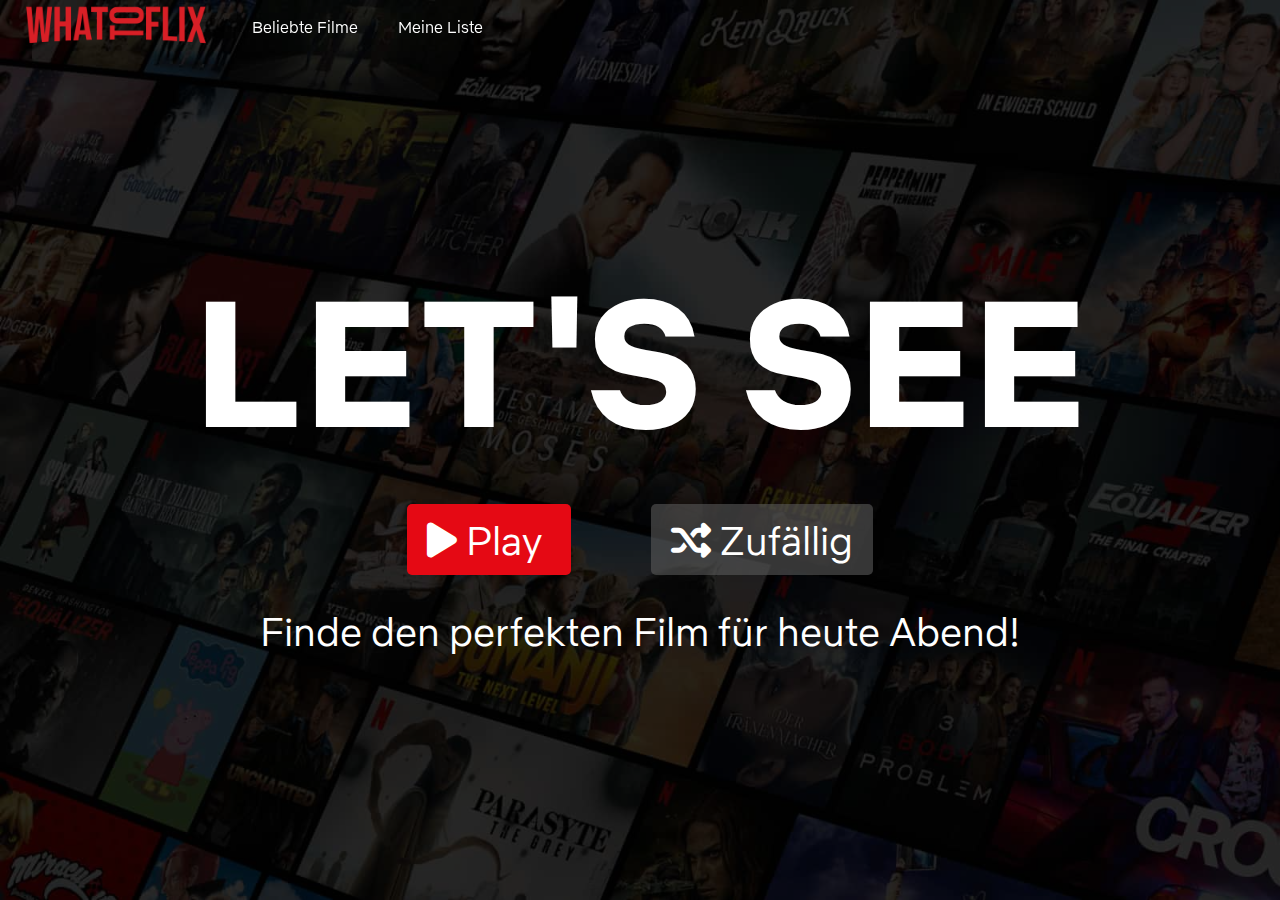
==== index.html @ cbd0cbc0 "initial commit" ====
<!DOCTYPE html>
<html lang="de">
  <head>
    <meta charset="utf-8" />
    <meta name="viewport" content="width=device-width, initial-scale=1.0" />
    <meta http-equiv="X-UA-Compatible" content="IE=edge" />
    <title>WhatToFlix - Startseite</title>
    <link rel="stylesheet" href="css/startseite.css" />
    <link rel="stylesheet" href="css/header.css" />
    <link rel="icon" href="img/favicon.png" type="image/png">
    <link rel="stylesheet" href="https://cdnjs.cloudflare.com/ajax/libs/font-awesome/6.5.2/css/all.min.css" />
  </head>
  <body class="start-background">
    <header class="fixed-header">
      <div id="logo">
        <a href="index.html">
          <img src="img/logo.png" alt="WhatToFlix Logo" />
        </a>
      </div>
      <nav>
        <input type="checkbox" id="check" aria-label="Menü" />
        <label for="check" class="open-menu">
          <i class="fa fa-bars fa-3x" aria-hidden="true"></i>
          <span class="sr-only">Menü öffnen</span>
        </label>
        <ul class="main-nav">
          <li><a href="/beliebte-filme.html">Beliebte Filme</a></li>
          <li><a href="/watchlist.html">Meine Liste</a></li>
          <label for="check" class="close-menu">
            <i class="fa fa-close fa-3x" aria-hidden="true"></i>
            <span class="sr-only">Menü schließen</span>
          </label>
        </ul>
      </nav>
    </header>
    <main>
      <section>
        <div class="main-container">
          <h1 id="main-heading" class="text-start">LET'S SEE</h1>
          <a href="frage1.html" class="primary-button" aria-label="Play">
            <i class="fa-solid fa-play" aria-hidden="true"></i> Play
          </a>
          <a href="#" id="random-movie-button" class="secondary-button" aria-label="Zufälligen Film auswählen">
            <i class="fa fa-random" aria-hidden="true"></i> Zufällig
          </a>
          <p class="paragraph-start">
            Finde den perfekten Film für heute Abend!
          </p>
        </div>
      </section>
    </main>
    <script src="/js/clean.js"></script>
    <script src="/js/script.js"></script>
    <script src="/js/random.js"></script>
  </body>
</html>
---- css/startseite.css ----
/* Farbmanagement auf basis von: https://developer.mozilla.org/en-US/docs/Web/CSS/Using_CSS_custom_properties */
:root {
  --primary-color: #e50914;
  --secondary-color: rgba(90, 90, 90, 0.6);
  --background-overlay: rgba(0, 0, 0, 0.8);
  --white-color: #ffffff;
  --light-grey: #e5e5e5;
  --menu-background: #0f0f0f;
  --color1: #ffffff;
}

@font-face {
  font-family: "Netflix Bold";
  src: url(/fonts/Netflix_Sans_Bold.otf);
}

@font-face {
  font-family: "Netflix Medium";
  src: url(/fonts/Netflix_Sans_Medium.otf);
}

@font-face {
  font-family: "Netflix Light";
  src: url(/fonts/Netflix_Sans_Light.otf);
}

h1,
h2,
h3,
h4,
p {
  color: var(--white-color);
}

h1 {
  font-family: "Netflix Bold";
}

h2 {
  font-family: "Netflix Medium";
}

p {
  font-family: "Netflix Light";
}

a {
  font-family: Netflix Light;
}

* {
  margin: 0;
  padding: 0;
  box-sizing: border-box;
}

/* Startseite */
.text-start {
  font-size: 20dvh;
  margin: 2.5rem;
}

.paragraph-start {
  font-size: 2.5rem;
  margin: 2.5rem;
}

.start-background {
  background-image: url(/img/background_startseite.jpg);
  background-size: cover;
  background-repeat: no-repeat;
  background-color: var(--background-overlay);
  background-blend-mode: multiply;
  min-height: 100vh;
  display: flex;
  justify-content: center;
  align-items: center;
  text-align: center;
}

/* Buttons */
.primary-button,
.secondary-button {
  padding: 0.625rem 1.25rem;
  border: 0;
  font-family: "Netflix Light";
  font-size: 2.5rem;
  text-decoration: none;
  border-radius: 0.313rem;
  transition: background-color 0.3s ease;
  white-space: nowrap;
}

.primary-button {
  background-color: var(--primary-color);
  color: var(--white-color);
  margin: 0 2.5rem;
}

.primary-button:hover {
  background-color: rgba(229, 9, 20, 0.7);
}

.secondary-button {
  background-color: var(--secondary-color);
  color: var(--white-color);
  margin: 0.5rem 2.5rem;
}

.secondary-button:hover {
  background-color: rgba(64, 64, 64, 0.4);
}

@media screen and (max-width: 768px) {
  .text-start {
    font-size: 5rem;
    margin: 1rem;
  }

  .paragraph-start {
    font-size: 1.5rem;
    margin: 1rem;
  }

  .primary-button,
  .secondary-button {
    font-size: 1.5rem;
    width: 15rem;
  }

  .primary-button,
  .secondary-button {
    font-size: 1.5rem;
    width: 15rem;
    margin: 1rem auto;
    display: block;
  }
}
---- css/header.css ----
/* header.css */

/* Farbmanagement auf Basis von: https://developer.mozilla.org/en-US/docs/Web/CSS/Using_CSS_custom_properties */
:root {
  --primary-color: #e50914;
  --secondary-color: rgba(90, 90, 90, 0.6);
  --background-overlay: rgba(0, 0, 0, 0.8);
  --white-color: #ffffff;
  --light-grey: #e5e5e5;
  --menu-background: #0f0f0f;
  --color1: #ffffff;
}

@font-face {
  font-family: "Netflix Bold";
  src: url(/fonts/Netflix_Sans_Bold.otf);
}

@font-face {
  font-family: "Netflix Medium";
  src: url(/fonts/Netflix_Sans_Medium.otf);
}

@font-face {
  font-family: "Netflix Light";
  src: url(/fonts/Netflix_Sans_Light.otf);
}

h1,
h2,
h3,
h4,
p {
  color: var(--white-color);
}

h1 {
  font-family: "Netflix Bold";
}

h2 {
  font-family: "Netflix Medium";
}

p {
  font-family: "Netflix Light";
}

a {
  font-family: Netflix Light;
}

* {
  margin: 0;
  padding: 0;
  box-sizing: border-box;
}

/* Hauptnavigation */
.fixed-header {
  position: fixed;
  top: 0;
  left: 0;
  width: 100%;
  height: 6vh;
  background-color: transparent;
  z-index: 1000;
  display: flex;
  justify-content: space-between;
  align-items: center;
  padding: 0 1rem;
}

#logo img {
  width: 12.5rem;
  height: auto;
}

nav {
  display: flex;
  flex-grow: 1;
  align-items: center;
}

.main-nav {
  list-style-type: none;
  display: flex;
  align-items: center;
  margin-left: 1rem;
}

.main-nav li a {
  text-decoration: none;
  color: var(--white-color);
  font-size: 1rem;
  padding: 10px 20px;
}

.main-nav li a:hover {
  color: var(--light-grey);
}

.open-menu,
.close-menu {
  position: absolute;
  color: var(--color1);
  cursor: pointer;
  font-size: 1rem;
  display: none;
}

.open-menu {
  top: 50%;
  right: 20px;
  transform: translateY(-50%);
}

.close-menu {
  top: 20px;
  right: 20px;
}

#check {
  display: none;
}

/* Mobile-Ansicht */
@media only screen and (max-width: 690px) {
  .fixed-header {
    padding: 0 1rem;
    margin-top: 1rem;
  }

  #logo {
    padding-right: 0;
  }

  .main-nav {
    flex-direction: column;
    align-items: center;
    justify-content: flex-start;
    width: 80%;
    height: 100vh;
    position: fixed;
    top: 0;
    right: -100%;
    z-index: 100;
    background-color: var(--menu-background);
    transition: all 0.2s ease-in-out;
    font-size: 3rem;
  }

  .main-nav li {
    margin-top: 40px;
    width: 100%; /* Füllt die gesamte Breite */
    text-align: center; /* Zentriert den Text */
    border-bottom: 1px solid var(--light-grey); /* Trennstriche */
  }

  .main-nav li a {
    padding: 10px;
    display: block; /* Block-Level für die gesamte Breite */
  }

  .open-menu,
  .close-menu {
    display: block;
  }

  #check:checked ~ .main-nav {
    right: 0;
  }
}
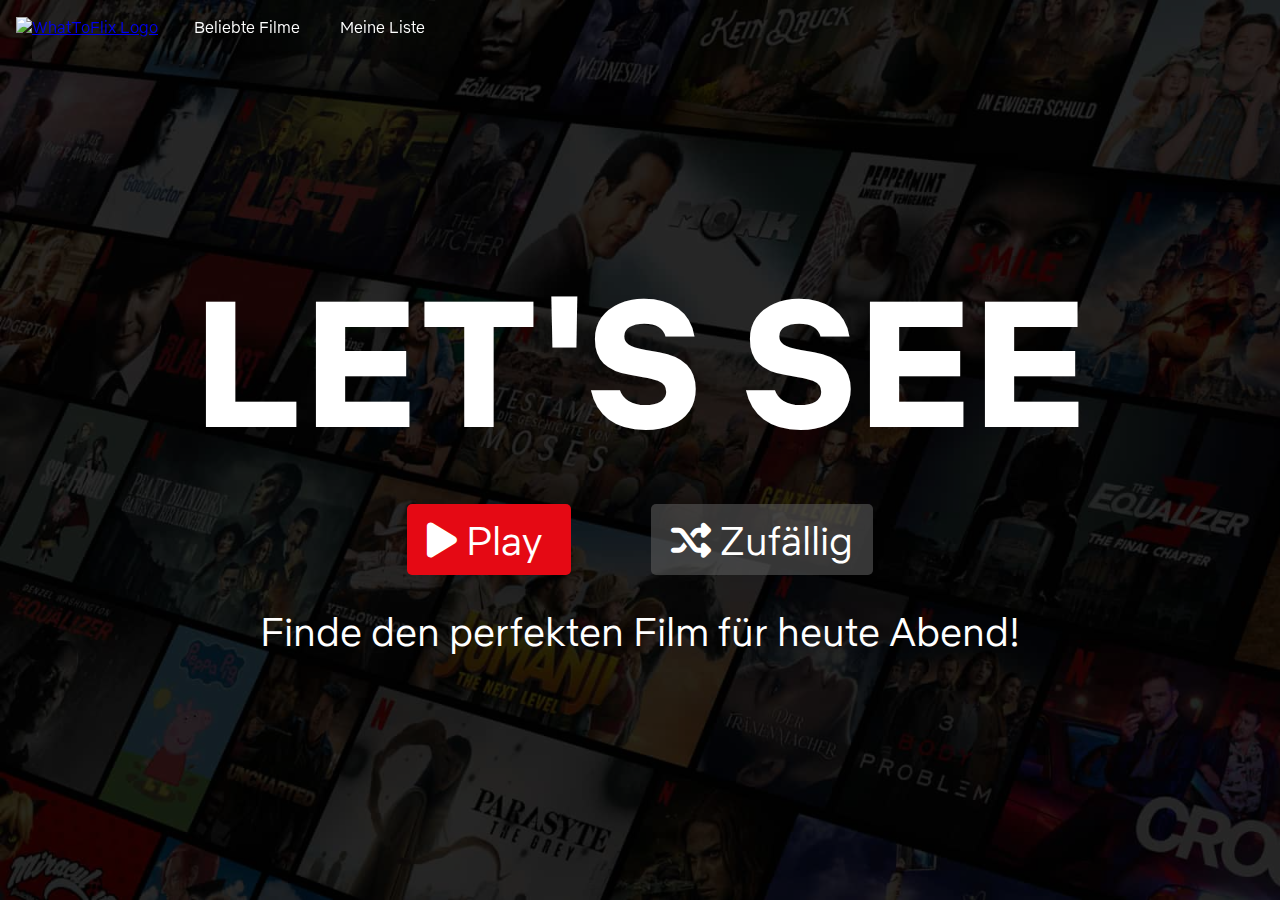
==== commit 5f327c85: "test base root" ====
--- a/index.html
+++ b/index.html
@@ -5,10 +5,14 @@
     <meta name="viewport" content="width=device-width, initial-scale=1.0" />
     <meta http-equiv="X-UA-Compatible" content="IE=edge" />
     <title>WhatToFlix - Startseite</title>
-    <link rel="stylesheet" href="css/startseite.css" />
-    <link rel="stylesheet" href="css/header.css" />
-    <link rel="icon" href="img/favicon.png" type="image/png">
-    <link rel="stylesheet" href="https://cdnjs.cloudflare.com/ajax/libs/font-awesome/6.5.2/css/all.min.css" />
+    <base href="/whattoflix/" />
+    <link rel="stylesheet" href="/css/startseite.css" />
+    <link rel="stylesheet" href="/css/header.css" />
+    <link rel="icon" href="img/favicon.png" type="image/png" />
+    <link
+      rel="stylesheet"
+      href="https://cdnjs.cloudflare.com/ajax/libs/font-awesome/6.5.2/css/all.min.css"
+    />
   </head>
   <body class="start-background">
     <header class="fixed-header">
@@ -40,7 +44,12 @@
           <a href="frage1.html" class="primary-button" aria-label="Play">
             <i class="fa-solid fa-play" aria-hidden="true"></i> Play
           </a>
-          <a href="#" id="random-movie-button" class="secondary-button" aria-label="Zufälligen Film auswählen">
+          <a
+            href="#"
+            id="random-movie-button"
+            class="secondary-button"
+            aria-label="Zufälligen Film auswählen"
+          >
             <i class="fa fa-random" aria-hidden="true"></i> Zufällig
           </a>
           <p class="paragraph-start">
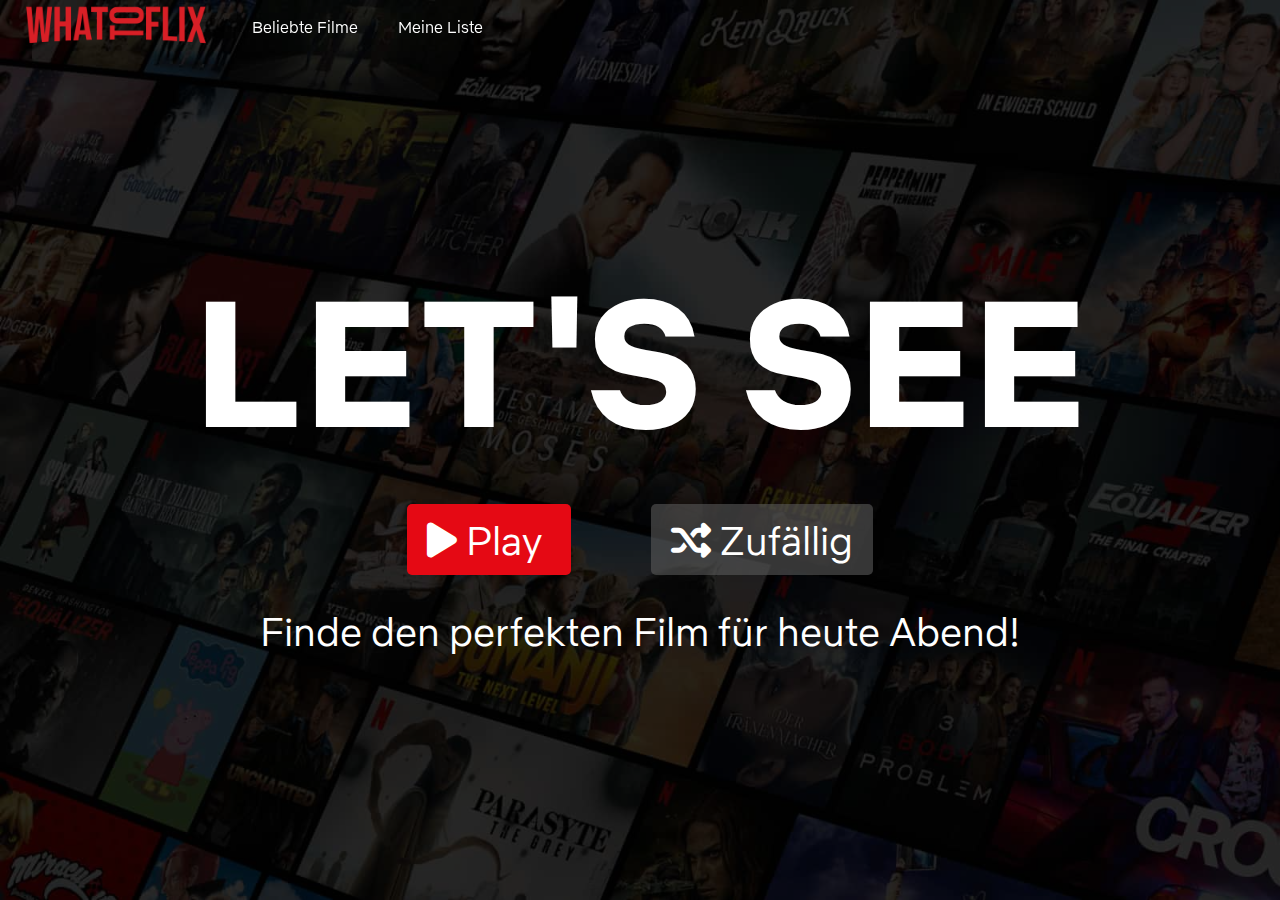
==== commit 2e8de830: "delete base url" ====
--- a/index.html
+++ b/index.html
@@ -5,7 +5,6 @@
     <meta name="viewport" content="width=device-width, initial-scale=1.0" />
     <meta http-equiv="X-UA-Compatible" content="IE=edge" />
     <title>WhatToFlix - Startseite</title>
-    <base href="/whattoflix/" />
     <link rel="stylesheet" href="/css/startseite.css" />
     <link rel="stylesheet" href="/css/header.css" />
     <link rel="icon" href="img/favicon.png" type="image/png" />
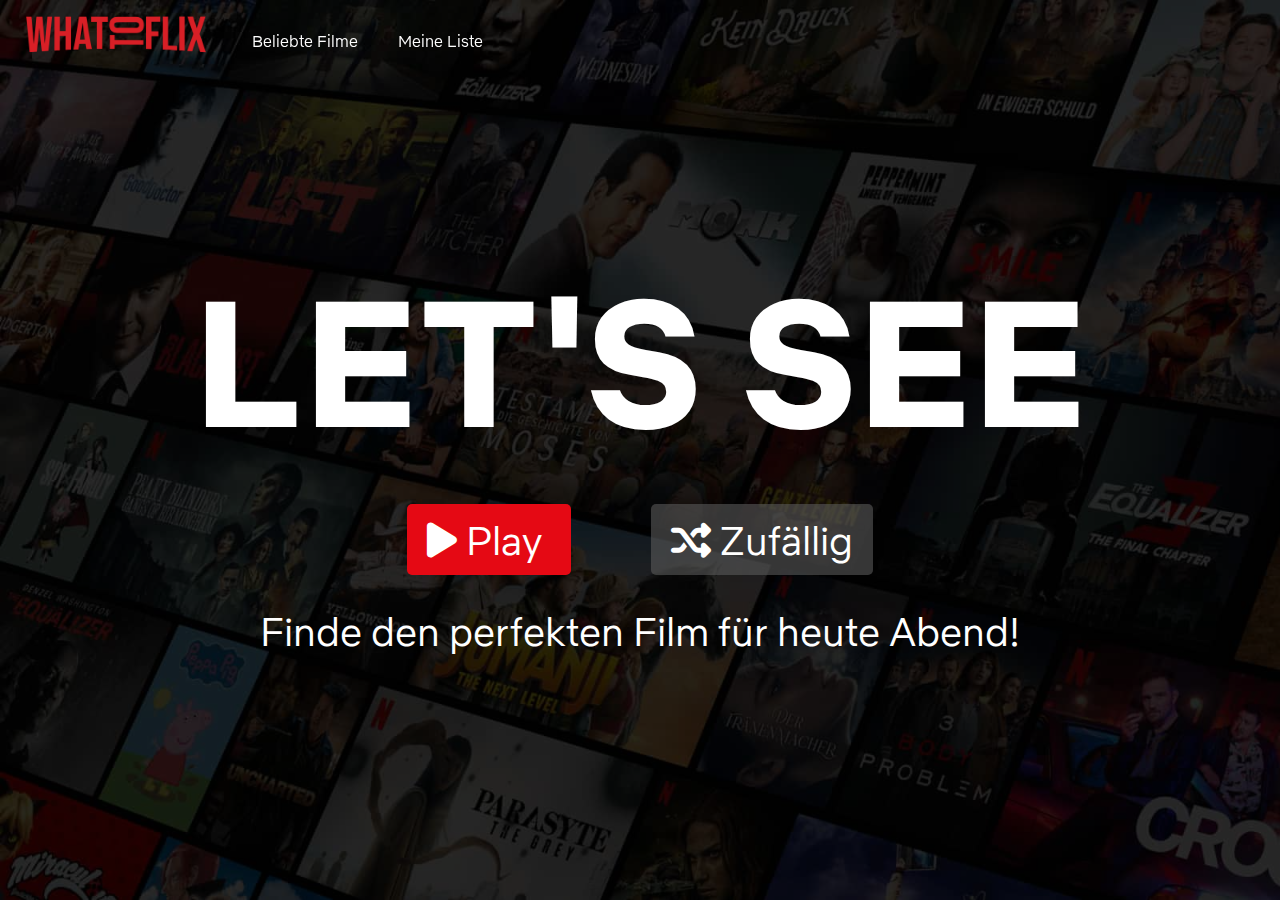
==== commit 20af687f: "new commit" ====
--- a/index.html
+++ b/index.html
@@ -3,16 +3,16 @@
   <head>
     <meta charset="utf-8" />
     <meta name="viewport" content="width=device-width, initial-scale=1.0" />
-    <meta http-equiv="X-UA-Compatible" content="IE=edge" />
     <title>WhatToFlix - Startseite</title>
-    <link rel="stylesheet" href="/css/startseite.css" />
-    <link rel="stylesheet" href="/css/header.css" />
+    <link rel="stylesheet" href="css/startseite.css" />
+    <link rel="stylesheet" href="css/header.css" />
     <link rel="icon" href="img/favicon.png" type="image/png" />
     <link
       rel="stylesheet"
       href="https://cdnjs.cloudflare.com/ajax/libs/font-awesome/6.5.2/css/all.min.css"
     />
   </head>
+
   <body class="start-background">
     <header class="fixed-header">
       <div id="logo">
@@ -27,12 +27,14 @@
           <span class="sr-only">Menü öffnen</span>
         </label>
         <ul class="main-nav">
-          <li><a href="/beliebte-filme.html">Beliebte Filme</a></li>
-          <li><a href="/watchlist.html">Meine Liste</a></li>
-          <label for="check" class="close-menu">
-            <i class="fa fa-close fa-3x" aria-hidden="true"></i>
-            <span class="sr-only">Menü schließen</span>
-          </label>
+          <li><a href="beliebte-filme.html">Beliebte Filme</a></li>
+          <li><a href="watchlist.html">Meine Liste</a></li>
+          <li>
+            <label for="check" class="close-menu">
+              <i class="fa fa-close fa-3x" aria-hidden="true"></i>
+              <span class="sr-only">Menü schließen</span>
+            </label>
+          </li>
         </ul>
       </nav>
     </header>
@@ -57,8 +59,9 @@
         </div>
       </section>
     </main>
-    <script src="/js/clean.js"></script>
-    <script src="/js/script.js"></script>
-    <script src="/js/random.js"></script>
+
+    <script src="js/clean.js"></script>
+    <script src="js/script.js"></script>
+    <script src="js/random.js"></script>
   </body>
 </html>
--- a/css/startseite.css
+++ b/css/startseite.css
@@ -1,4 +1,7 @@
-/* Farbmanagement auf basis von: https://developer.mozilla.org/en-US/docs/Web/CSS/Using_CSS_custom_properties */
+/* =========================================================
+Farbmanagement auf Basis von: 
+https://developer.mozilla.org/en-US/docs/Web/CSS/Using_CSS_custom_properties
+========================================================= */
 :root {
   --primary-color: #e50914;
   --secondary-color: rgba(90, 90, 90, 0.6);
@@ -11,17 +14,17 @@
 
 @font-face {
   font-family: "Netflix Bold";
-  src: url(/fonts/Netflix_Sans_Bold.otf);
+  src: url("../fonts/Netflix_Sans_Bold.otf") format("opentype");
 }
 
 @font-face {
   font-family: "Netflix Medium";
-  src: url(/fonts/Netflix_Sans_Medium.otf);
+  src: url("../fonts/Netflix_Sans_Medium.otf") format("opentype");
 }
 
 @font-face {
   font-family: "Netflix Light";
-  src: url(/fonts/Netflix_Sans_Light.otf);
+  src: url("../fonts/Netflix_Sans_Light.otf") format("opentype");
 }
 
 h1,
@@ -54,7 +57,9 @@
   box-sizing: border-box;
 }
 
-/* Startseite */
+/* =========================================================
+Startseite
+========================================================= */
 .text-start {
   font-size: 20dvh;
   margin: 2.5rem;
@@ -66,7 +71,7 @@
 }
 
 .start-background {
-  background-image: url(/img/background_startseite.jpg);
+  background-image: url("../img/background_startseite.jpg");
   background-size: cover;
   background-repeat: no-repeat;
   background-color: var(--background-overlay);
@@ -78,7 +83,9 @@
   text-align: center;
 }
 
-/* Buttons */
+/* =========================================================
+Buttons
+========================================================= */
 .primary-button,
 .secondary-button {
   padding: 0.625rem 1.25rem;
--- a/css/header.css
+++ b/css/header.css
@@ -1,6 +1,7 @@
-/* header.css */
-
-/* Farbmanagement auf Basis von: https://developer.mozilla.org/en-US/docs/Web/CSS/Using_CSS_custom_properties */
+/* =========================================================
+Farbmanagement auf Basis von: 
+https://developer.mozilla.org/en-US/docs/Web/CSS/Using_CSS_custom_properties
+========================================================= */
 :root {
   --primary-color: #e50914;
   --secondary-color: rgba(90, 90, 90, 0.6);
@@ -9,21 +10,22 @@
   --light-grey: #e5e5e5;
   --menu-background: #0f0f0f;
   --color1: #ffffff;
+  --header-background: rgba(0, 0, 0, 0.8);
 }
 
 @font-face {
   font-family: "Netflix Bold";
-  src: url(/fonts/Netflix_Sans_Bold.otf);
+  src: url("../fonts/Netflix_Sans_Bold.otf") format("opentype");
 }
 
 @font-face {
   font-family: "Netflix Medium";
-  src: url(/fonts/Netflix_Sans_Medium.otf);
+  src: url("../fonts/Netflix_Sans_Medium.otf") format("opentype");
 }
 
 @font-face {
   font-family: "Netflix Light";
-  src: url(/fonts/Netflix_Sans_Light.otf);
+  src: url("../fonts/Netflix_Sans_Light.otf") format("opentype");
 }
 
 h1,
@@ -49,31 +51,32 @@
 a {
   font-family: Netflix Light;
 }
-
-* {
-  margin: 0;
-  padding: 0;
-  box-sizing: border-box;
-}
-
-/* Hauptnavigation */
+/* =========================================================
+Hauptnavigation auf Basis von https://www.youtube.com/watch?v=QQlxvj_GKss&t=643s&ab_channel=DeltatyCode
+========================================================= */
 .fixed-header {
   position: fixed;
   top: 0;
   left: 0;
   width: 100%;
-  height: 6vh;
+  height: 9vh;
   background-color: transparent;
   z-index: 1000;
   display: flex;
   justify-content: space-between;
   align-items: center;
   padding: 0 1rem;
+  transition: background-color 0.3s ease;
+}
+
+.fixed-header.scrolled {
+  background-color: var(--header-background);
 }
 
 #logo img {
   width: 12.5rem;
   height: auto;
+  margin-bottom: 0.5rem;
 }
 
 nav {
@@ -124,11 +127,12 @@
   display: none;
 }
 
-/* Mobile-Ansicht */
-@media only screen and (max-width: 690px) {
+/* =========================================================
+Mobile-Ansicht
+========================================================= */
+@media screen and (max-width: 690px) {
   .fixed-header {
     padding: 0 1rem;
-    margin-top: 1rem;
   }
 
   #logo {
@@ -151,15 +155,18 @@
   }
 
   .main-nav li {
-    margin-top: 40px;
-    width: 100%; /* Füllt die gesamte Breite */
-    text-align: center; /* Zentriert den Text */
-    border-bottom: 1px solid var(--light-grey); /* Trennstriche */
+    margin-top: 2rem;
+    width: 100%;
+    text-align: center;
+  }
+
+  .main-nav li:first-child {
+    margin-top: 4rem;
   }
 
   .main-nav li a {
     padding: 10px;
-    display: block; /* Block-Level für die gesamte Breite */
+    display: block;
   }
 
   .open-menu,
@@ -171,3 +178,17 @@
     right: 0;
   }
 }
+
+@media screen and (max-width: 400px) {
+  .fixed-header {
+    padding-top: 1rem;
+  }
+
+  .open-menu {
+    top: 1.6rem;
+
+    .close-menu {
+      top: 1rem;
+    }
+  }
+}
